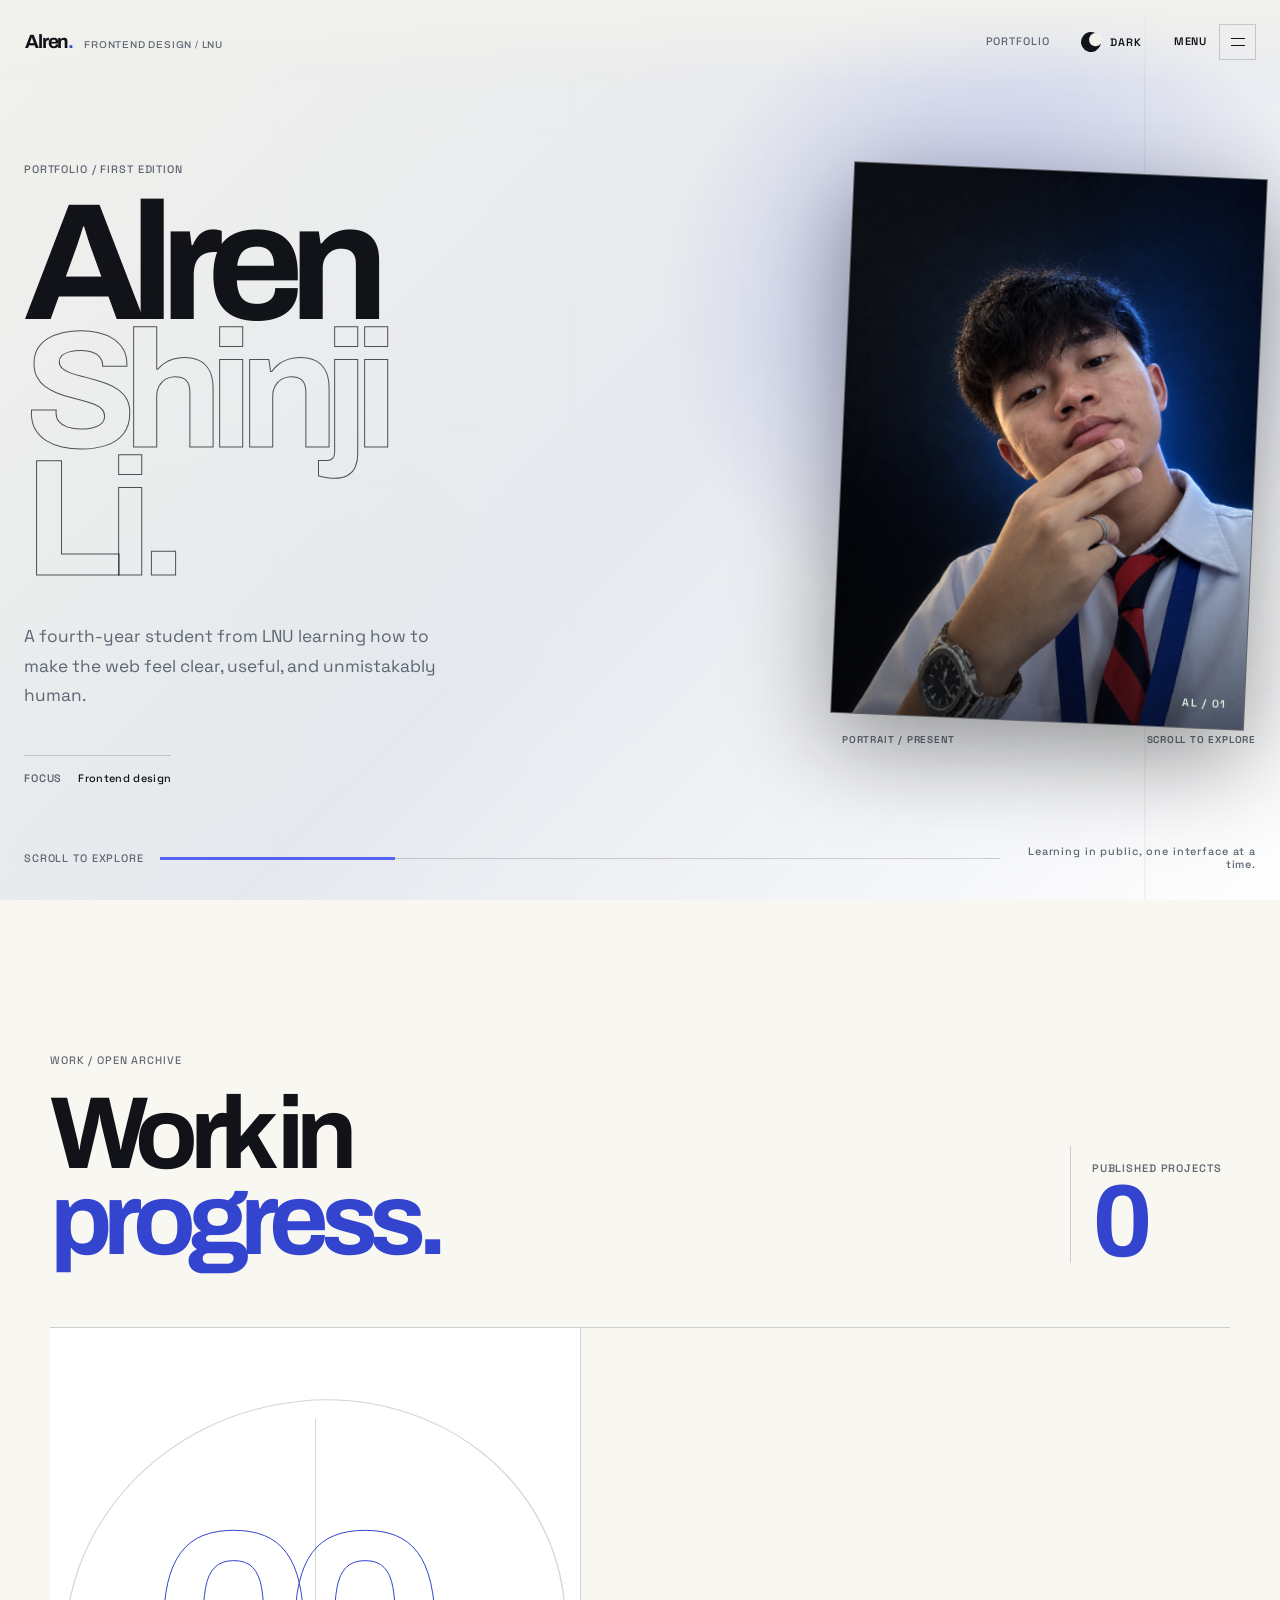
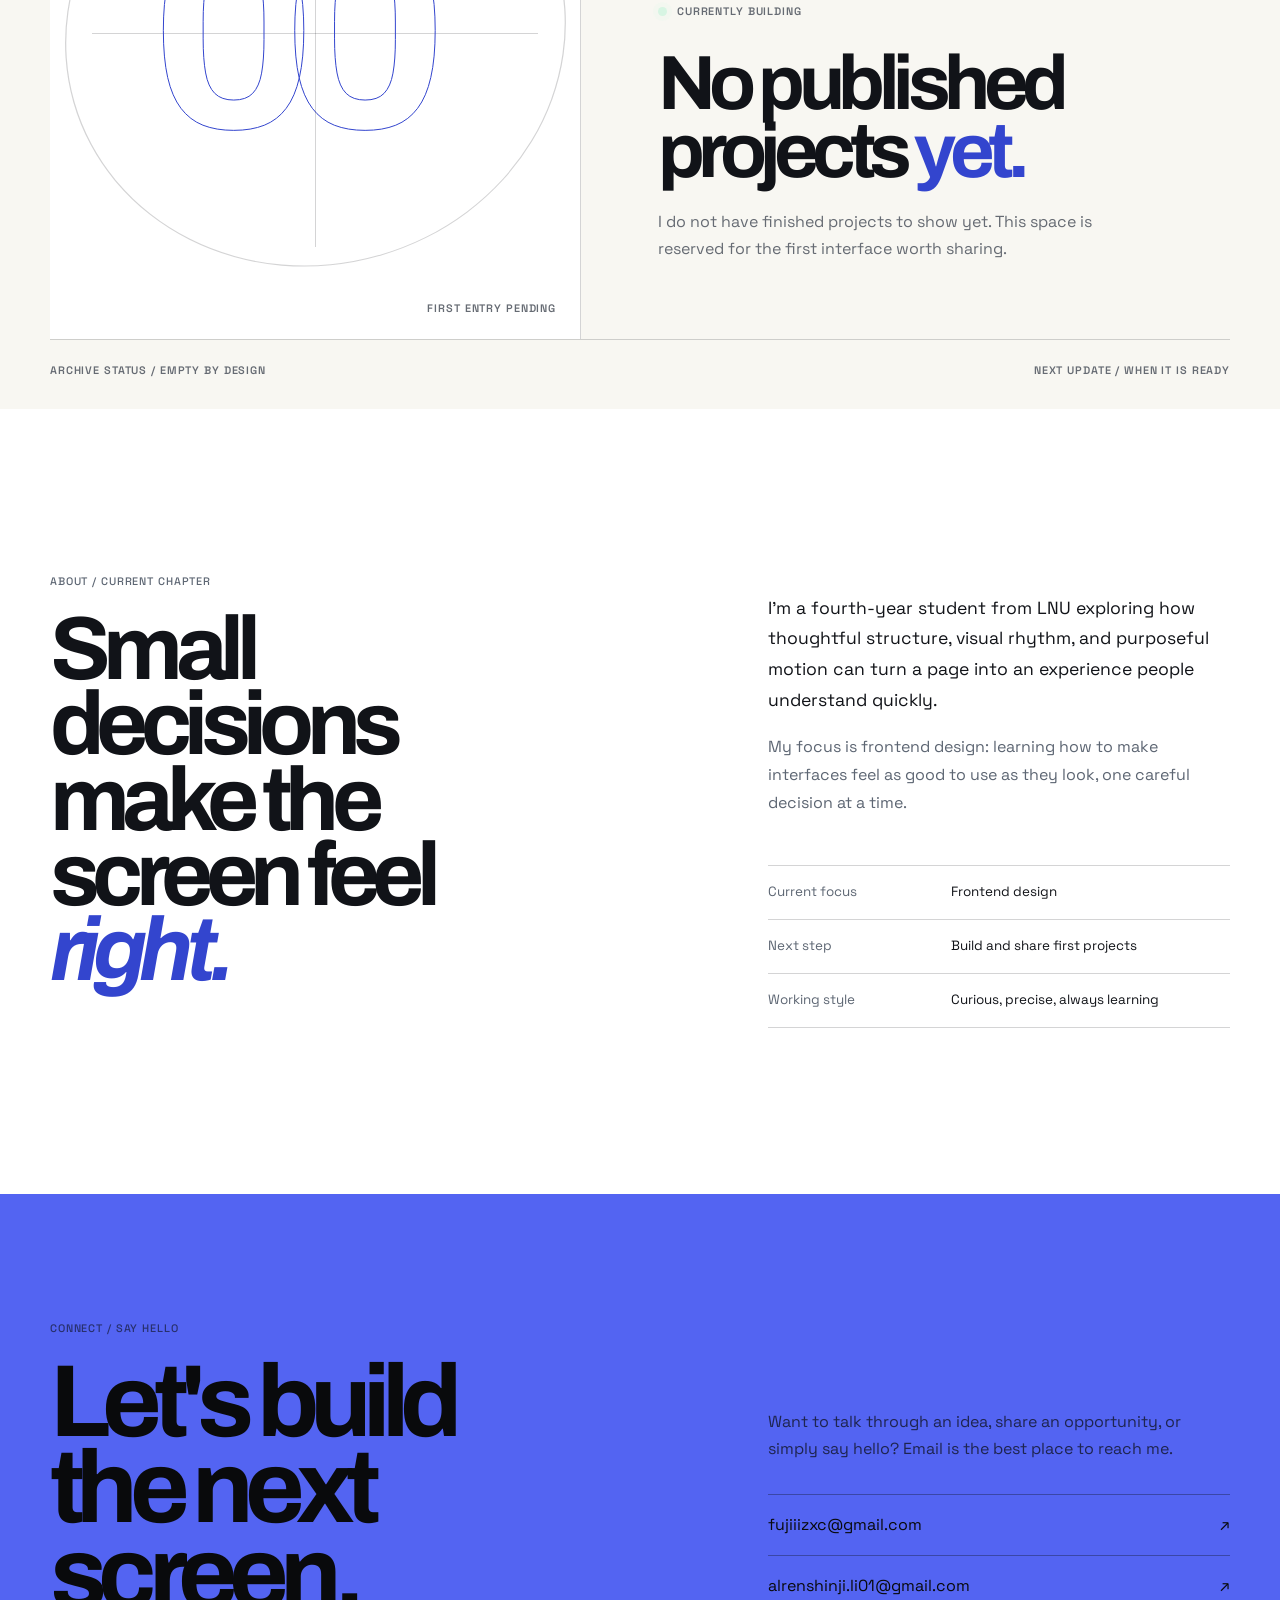
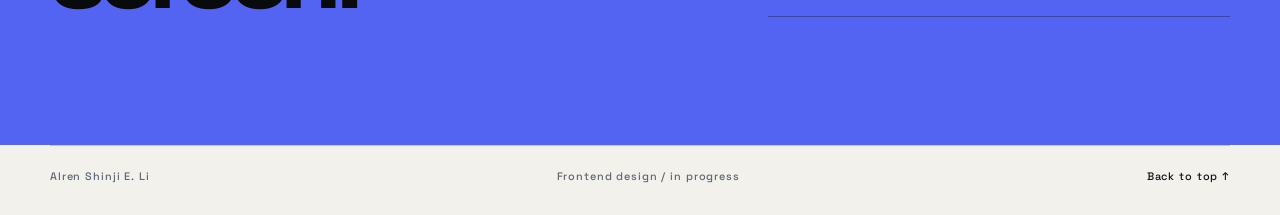
==== index.html @ 58b7442e "Create portfolio website" ====
<!doctype html>
<html lang="en" class="no-js" data-theme="dark">
  <head>
    <meta charset="UTF-8" />
    <meta name="viewport" content="width=device-width, initial-scale=1.0" />
    <meta
      name="description"
      content="Portfolio of Alren Shinji E. Li, a fourth-year LNU student focused on frontend design."
    />
    <meta name="theme-color" content="#090a0c" />
    <title>Alren Shinji E. Li — Frontend Design</title>
    <link rel="preconnect" href="https://fonts.googleapis.com" />
    <link rel="preconnect" href="https://fonts.gstatic.com" crossorigin />
    <link
      href="https://fonts.googleapis.com/css2?family=Archivo:wght@400;500;600;700&family=Space+Grotesk:wght@400;500;600;700&display=swap"
      rel="stylesheet"
    />
    <link rel="stylesheet" href="styles.css" />
    <script src="script.js" defer></script>
  </head>

  <body>
    <a class="skip-link" href="#main-content">Skip to content</a>
    <div class="page-noise" aria-hidden="true"></div>

    <header class="site-header">
      <div class="header-inner">
        <a class="brand" href="#top" aria-label="Alren Shinji E. Li home">
          <span class="brand-name">Alren<span class="brand-dot">.</span></span>
          <span class="brand-role">Frontend design / LNU</span>
        </a>

        <p class="header-date">Portfolio</p>

        <button
          class="theme-toggle"
          type="button"
          data-theme-toggle
          aria-pressed="false"
          aria-label="Switch to light mode"
        >
          <span class="theme-toggle-mark" aria-hidden="true"></span>
          <span class="theme-toggle-label" data-theme-label>Light</span>
        </button>

        <button
          class="menu-toggle"
          type="button"
          aria-expanded="false"
          aria-controls="site-menu"
          aria-label="Open menu"
        >
          <span class="menu-toggle-label">Menu</span>
          <span class="menu-toggle-icon" aria-hidden="true"><i></i><i></i></span>
        </button>
      </div>

      <nav class="site-menu" id="site-menu" aria-label="Main navigation">
        <div class="site-menu-inner">
          <div class="menu-aside">
            <p class="menu-kicker">Navigation</p>
            <p class="menu-note">Move through the current chapter, one section at a time.</p>
            <p class="menu-theme-state">
              Appearance / <span data-theme-status>Dark</span>
            </p>
          </div>

          <div class="menu-links">
            <a class="menu-link" href="#work">
              <span class="menu-link-index">01</span>
              <span class="menu-link-main">Work</span>
              <span class="menu-link-description">Open archive</span>
              <span class="menu-link-arrow" aria-hidden="true">&#8599;</span>
            </a>
            <a class="menu-link" href="#about">
              <span class="menu-link-index">02</span>
              <span class="menu-link-main">About</span>
              <span class="menu-link-description">Current chapter</span>
              <span class="menu-link-arrow" aria-hidden="true">&#8599;</span>
            </a>
            <a class="menu-link" href="#contact">
              <span class="menu-link-index">03</span>
              <span class="menu-link-main">Connect</span>
              <span class="menu-link-description">Start a conversation</span>
              <span class="menu-link-arrow" aria-hidden="true">&#8599;</span>
            </a>
          </div>

          <div class="menu-footer">
            <span>Alren Shinji E. Li</span>
            <a
              href="https://mail.google.com/mail/?view=cm&amp;fs=1&amp;to=fujiiizxc%40gmail.com"
              target="_blank"
              rel="noopener noreferrer"
            >Email me</a>
          </div>
        </div>
      </nav>
    </header>

    <main id="main-content">
      <section class="hero" id="top" aria-labelledby="hero-title">
        <div class="hero-backdrop" aria-hidden="true"></div>
        <div class="hero-grid">
          <div class="hero-copy">
            <p class="eyebrow" data-reveal>Portfolio / First edition</p>
            <h1 id="hero-title" data-reveal>
              Alren
              <span class="hero-outline">Shinji<br />Li.</span>
            </h1>
            <p class="hero-dek" data-reveal>
              A fourth-year student from LNU learning how to make the web feel clear, useful, and
              unmistakably human.
            </p>
            <div class="hero-meta" data-reveal>
              <span>Focus</span>
              <strong>Frontend design</strong>
            </div>
          </div>

          <div class="hero-media-wrap" data-reveal>
            <div class="hero-media-frame" data-tilt>
              <img
                src="assets/alren-hero.png"
                alt="Portrait of Alren Shinji E. Li"
                width="1024"
                height="1365"
              />
              <div class="hero-media-overlay" aria-hidden="true"></div>
              <div class="hero-media-mark" aria-hidden="true">AL / 01</div>
            </div>
            <div class="media-caption">
              <span>Portrait / present</span>
              <span>Scroll to explore</span>
            </div>
          </div>
        </div>

        <div class="hero-bottom">
          <span>Scroll to explore</span>
          <span class="scroll-line" aria-hidden="true"></span>
          <span class="hero-bottom-note">Learning in public, one interface at a time.</span>
        </div>
      </section>

      <section class="work-section" id="work" aria-labelledby="work-title">
        <div class="section-inner">
          <div class="work-heading" data-reveal>
            <div>
              <p class="eyebrow">Work / open archive</p>
              <h2 id="work-title">Work in <em>progress.</em></h2>
            </div>
            <div class="work-count" aria-label="Zero published projects">
              <span>Published projects</span>
              <strong>0</strong>
            </div>
          </div>

          <div class="work-board" data-reveal>
            <div class="work-board-visual" aria-hidden="true">
              <span class="work-board-zero">00</span>
              <span class="work-board-rule"></span>
              <span class="work-board-caption">First entry pending</span>
            </div>
            <div class="work-board-copy">
              <p class="work-status"><span class="work-status-dot"></span>Currently building</p>
              <h3>No published projects <em>yet.</em></h3>
              <p>
                I do not have finished projects to show yet. This space is reserved for the first
                interface worth sharing.
              </p>
            </div>
          </div>

          <div class="work-footer" data-reveal>
            <span>Archive status / empty by design</span>
            <span>Next update / when it is ready</span>
          </div>
        </div>
      </section>

      <section class="about-section" id="about" aria-labelledby="about-title">
        <div class="section-inner about-layout">
          <div class="about-statement" data-reveal>
            <p class="eyebrow">About / current chapter</p>
            <h2 id="about-title">Small decisions make the screen feel <em>right.</em></h2>
          </div>

          <div class="about-copy" data-reveal>
            <p class="about-lead">
              I&#39;m a fourth-year student from LNU exploring how thoughtful structure, visual rhythm,
              and purposeful motion can turn a page into an experience people understand quickly.
            </p>
            <p>
              My focus is frontend design: learning how to make interfaces feel as good to use as
              they look, one careful decision at a time.
            </p>
            <dl class="about-facts">
              <div>
                <dt>Current focus</dt>
                <dd>Frontend design</dd>
              </div>
              <div>
                <dt>Next step</dt>
                <dd>Build and share first projects</dd>
              </div>
              <div>
                <dt>Working style</dt>
                <dd>Curious, precise, always learning</dd>
              </div>
            </dl>
          </div>
        </div>
      </section>

      <section class="contact-section" id="contact" aria-labelledby="contact-title">
        <div class="section-inner contact-layout" data-reveal>
          <div>
            <p class="eyebrow">Connect / say hello</p>
            <h2 id="contact-title">Let&#39;s build the next screen.</h2>
          </div>
          <div class="contact-copy">
            <p>
              Want to talk through an idea, share an opportunity, or simply say hello? Email is the
              best place to reach me.
            </p>
            <div class="email-list">
              <a
                href="https://mail.google.com/mail/?view=cm&amp;fs=1&amp;to=fujiiizxc%40gmail.com"
                target="_blank"
                rel="noopener noreferrer"
              >fujiiizxc@gmail.com <span aria-hidden="true">&#8599;</span></a>
              <a
                href="https://mail.google.com/mail/?view=cm&amp;fs=1&amp;to=alrenshinji.li01%40gmail.com"
                target="_blank"
                rel="noopener noreferrer"
              >alrenshinji.li01@gmail.com <span aria-hidden="true">&#8599;</span></a>
            </div>
          </div>
        </div>
      </section>
    </main>

    <footer class="site-footer">
      <div class="footer-inner">
        <span>Alren Shinji E. Li</span>
        <span>Frontend design / in progress</span>
        <a href="#top">Back to top &#8593;</a>
      </div>
    </footer>
  </body>
</html>
---- styles.css ----
:root {
  color-scheme: dark;
  --night: #090a0c;
  --night-soft: #111318;
  --ink: #f1f1ed;
  --ink-dark: #111318;
  --muted: #9299a6;
  --line-dark: rgba(241, 241, 237, 0.18);
  --paper: #efeee9;
  --paper-soft: #f8f7f2;
  --line-light: rgba(17, 19, 24, 0.2);
  --blue: #6171ff;
  --blue-deep: #4756eb;
  --blue-soft: #bac2ff;
  --green: #c9f4dc;
  --accent-ink: #090a0c;
  --outline-ink: rgba(241, 241, 237, 0.75);
  --hero-mid: #10121a;
  --font-display: 'Archivo', Arial, sans-serif;
  --font-body: 'Space Grotesk', Arial, sans-serif;
  --ease-out: cubic-bezier(0.215, 0.61, 0.355, 1);
  --ease: ease;
}

html[data-theme='light'] {
  color-scheme: light;
  --night: #f2f1ec;
  --night-soft: #ffffff;
  --ink: #111318;
  --ink-dark: #111318;
  --muted: #5d6673;
  --line-dark: rgba(17, 19, 24, 0.18);
  --paper: #f8f7f2;
  --paper-soft: #ffffff;
  --line-light: rgba(17, 19, 24, 0.18);
  --blue: #5364f2;
  --blue-deep: #3345ce;
  --blue-soft: #3345ce;
  --green: #d7f5e3;
  --outline-ink: rgba(17, 19, 24, 0.72);
  --hero-mid: #e6e9ef;
}

* {
  box-sizing: border-box;
}

html {
  scroll-behavior: smooth;
  scroll-padding-top: 5rem;
}

body {
  min-width: 320px;
  margin: 0;
  overflow-x: hidden;
  color: var(--ink);
  background: var(--night);
  font-family: var(--font-body);
  font-size: 1rem;
  line-height: 1.55;
  -webkit-font-smoothing: antialiased;
}

::selection {
  color: var(--accent-ink);
  background: var(--green);
}

a {
  color: inherit;
  text-decoration: none;
}

button {
  color: inherit;
  font: inherit;
}

button,
a {
  -webkit-tap-highlight-color: transparent;
}

.page-noise {
  position: fixed;
  z-index: 60;
  inset: 0;
  pointer-events: none;
  opacity: 0.05;
  background-image: url("data:image/svg+xml,%3Csvg viewBox='0 0 180 180' xmlns='http://www.w3.org/2000/svg'%3E%3Cfilter id='n'%3E%3CfeTurbulence type='fractalNoise' baseFrequency='.95' numOctaves='4' stitchTiles='stitch'/%3E%3C/filter%3E%3Crect width='100%25' height='100%25' filter='url(%23n)' opacity='.55'/%3E%3C/svg%3E");
  mix-blend-mode: soft-light;
}

.skip-link {
  position: fixed;
  z-index: 100;
  top: 1rem;
  left: 1rem;
  padding: 0.75rem 1rem;
  color: var(--accent-ink);
  background: var(--green);
  transform: translateY(-180%);
  transition: transform 180ms var(--ease);
}

.skip-link:focus {
  transform: translateY(0);
}

.site-header {
  position: fixed;
  z-index: 50;
  top: 0;
  right: 0;
  left: 0;
  color: var(--ink);
  background: linear-gradient(180deg, rgba(9, 10, 12, 0.82), rgba(9, 10, 12, 0));
  transition: color 180ms var(--ease), background 180ms var(--ease);
}

html[data-theme='light'] .site-header {
  background: linear-gradient(180deg, rgba(242, 241, 236, 0.92), rgba(242, 241, 236, 0));
}

.header-inner {
  display: grid;
  width: min(100% - 48px, 1360px);
  min-height: 84px;
  margin: 0 auto;
  grid-template-columns: 1fr auto auto auto;
  align-items: center;
  gap: 2rem;
}

.brand {
  display: inline-flex;
  align-items: baseline;
  justify-self: start;
  gap: 0.7rem;
  padding: 0.45rem 0.65rem;
  margin: -0.45rem -0.65rem;
  border: 1px solid transparent;
  font-family: var(--font-display);
  transition: border-color 180ms var(--ease), background-color 180ms var(--ease);
}

.brand-name {
  font-size: 1.2rem;
  font-weight: 700;
  letter-spacing: -0.06em;
}

.brand-dot {
  color: var(--blue-soft);
}

.brand-role,
.header-date,
.menu-toggle-label,
.eyebrow,
.hero-meta,
.media-caption,
.hero-bottom,
.footer-inner,
.menu-kicker,
.menu-footer {
  font-size: 0.68rem;
  font-weight: 600;
  letter-spacing: 0.08em;
  line-height: 1.2;
  text-transform: uppercase;
}

.brand-role {
  color: var(--muted);
  font-size: 0.62rem;
  font-weight: 500;
}

.header-date {
  justify-self: center;
  margin: 0;
  color: var(--muted);
  font-weight: 500;
}

.menu-toggle {
  display: inline-flex;
  align-items: center;
  justify-self: end;
  gap: 0.75rem;
  min-width: 44px;
  min-height: 44px;
  padding: 0.65rem 0;
  border: 0;
  background: transparent;
  cursor: pointer;
  font-size: 0.68rem;
  letter-spacing: 0.08em;
  text-transform: uppercase;
}

.menu-toggle-icon {
  display: grid;
  width: 2.3rem;
  height: 2.3rem;
  align-content: center;
  gap: 0.35rem;
  padding: 0 0.65rem;
  border: 1px solid var(--line-dark);
}

.menu-toggle-icon i {
  display: block;
  width: 100%;
  height: 1px;
  background: currentColor;
  transition: transform 180ms var(--ease), opacity 180ms var(--ease);
}

.menu-open .menu-toggle-icon i:first-child {
  transform: translateY(3px) rotate(45deg);
}

.menu-open .menu-toggle-icon i:last-child {
  transform: translateY(-3px) rotate(-45deg);
}

.theme-toggle {
  display: inline-flex;
  min-width: 44px;
  min-height: 44px;
  align-items: center;
  justify-self: end;
  gap: 0.55rem;
  padding: 0.55rem 0;
  border: 0;
  background: transparent;
  cursor: pointer;
  font-size: 0.68rem;
  font-weight: 600;
  letter-spacing: 0.08em;
  text-transform: uppercase;
}

.theme-toggle-mark {
  position: relative;
  display: block;
  width: 1.25rem;
  height: 1.25rem;
  border: 1px solid currentColor;
  border-radius: 50%;
  transition: background-color 180ms var(--ease), transform 180ms var(--ease);
}

.theme-toggle-mark::after {
  position: absolute;
  top: -0.22rem;
  right: -0.22rem;
  width: 0.78rem;
  height: 0.78rem;
  content: '';
  border-radius: 50%;
  background: var(--night);
  transition: transform 180ms var(--ease), background-color 180ms var(--ease);
}

html[data-theme='light'] .theme-toggle-mark {
  background: currentColor;
  transform: rotate(18deg);
}

html[data-theme='light'] .theme-toggle-mark::after {
  transform: translate(-0.18rem, 0.18rem);
}

.site-menu {
  position: fixed;
  z-index: -1;
  inset: 0;
  display: flex;
  justify-content: flex-end;
  visibility: hidden;
  color: var(--ink);
  background: rgba(9, 10, 12, 0.66);
  backdrop-filter: blur(12px);
  opacity: 0;
  pointer-events: none;
  transform: translateY(-12px);
  transition: opacity 220ms var(--ease-out), transform 220ms var(--ease-out), visibility 220ms;
}

html[data-theme='light'] .site-menu {
  background: rgba(242, 241, 236, 0.68);
}

.menu-open .site-menu {
  z-index: -1;
  visibility: visible;
  opacity: 1;
  pointer-events: auto;
  transform: translateY(0);
}

.site-menu-inner {
  position: relative;
  display: grid;
  width: min(100%, 1040px);
  min-height: 100%;
  margin-left: auto;
  grid-template-columns: minmax(150px, 0.55fr) minmax(0, 1.45fr);
  grid-template-rows: 1fr auto;
  gap: 2rem 5vw;
  padding: clamp(7rem, 14vh, 10rem) clamp(24px, 6vw, 96px) 2.5rem;
  border-left: 1px solid var(--line-dark);
  background: var(--night-soft);
  transform: translateX(18px);
  transition: transform 260ms var(--ease-out);
}

.menu-open .site-menu-inner {
  transform: translateX(0);
}

.menu-kicker {
  margin: 0 0 2rem;
  color: var(--muted);
}

.menu-aside {
  display: flex;
  max-width: 12rem;
  flex-direction: column;
}

.menu-note {
  max-width: 12rem;
  margin: 0;
  color: var(--muted);
  font-size: 0.9rem;
  line-height: 1.55;
}

.menu-theme-state {
  margin: auto 0 0;
  color: var(--muted);
  font-size: 0.68rem;
  font-weight: 600;
  letter-spacing: 0.08em;
  text-transform: uppercase;
}

.menu-theme-state span {
  color: var(--ink);
}

.menu-links {
  align-self: center;
}

.menu-link {
  display: flex;
  align-items: baseline;
  gap: clamp(0.8rem, 2vw, 2rem);
  padding: 1.1rem 0;
  border-bottom: 1px solid var(--line-dark);
  font-family: var(--font-display);
  font-size: clamp(2.8rem, 6.8vw, 6.8rem);
  font-weight: 700;
  letter-spacing: -0.09em;
  line-height: 0.92;
  transition: color 180ms var(--ease), padding-left 180ms var(--ease), border-color 180ms var(--ease);
}

.menu-link-index {
  min-width: 2.1rem;
  color: var(--muted);
  font-family: var(--font-body);
  font-size: 0.7rem;
  font-weight: 600;
  letter-spacing: 0;
}

.menu-link-main {
  flex: 1;
}

.menu-link-description {
  max-width: 8rem;
  color: var(--muted);
  font-family: var(--font-body);
  font-size: 0.68rem;
  font-weight: 500;
  letter-spacing: 0.02em;
  line-height: 1.35;
  text-transform: uppercase;
}

.menu-link-arrow {
  color: var(--blue-soft);
  font-family: var(--font-body);
  font-size: 1.2rem;
  font-weight: 400;
  letter-spacing: 0;
  transition: transform 180ms var(--ease);
}

.menu-link:focus-visible {
  padding-left: 0.7rem;
  color: var(--ink);
}

.menu-link:focus-visible .menu-link-arrow {
  transform: translate(0.25rem, -0.25rem);
}

@media (hover: hover) and (pointer: fine) {
  .menu-link:hover {
    padding-left: 0.7rem;
    color: var(--ink);
  }

  .menu-link:hover .menu-link-arrow {
    transform: translate(0.25rem, -0.25rem);
  }
}

.menu-footer {
  display: flex;
  grid-column: 1 / -1;
  align-self: end;
  justify-content: space-between;
  gap: 1rem;
  padding-top: 1.5rem;
  border-top: 1px solid var(--line-dark);
  color: var(--muted);
}

.menu-footer a {
  color: var(--ink);
  text-decoration: underline;
  text-underline-offset: 0.25rem;
}

.hero {
  position: relative;
  display: grid;
  min-height: 100svh;
  align-items: center;
  overflow: hidden;
  background: var(--night);
}

.hero-backdrop {
  position: absolute;
  inset: 0;
  background:
    radial-gradient(circle at 77% 35%, rgba(57, 78, 220, 0.26), transparent 28%),
    radial-gradient(circle at 19% 80%, rgba(201, 244, 220, 0.05), transparent 26%),
    linear-gradient(135deg, var(--night) 0%, var(--hero-mid) 52%, var(--night-soft) 100%);
  transform: translate3d(0, var(--hero-shift, 0px), 0) scale(1.04);
  will-change: transform;
}

.hero-backdrop::before,
.hero-backdrop::after {
  position: absolute;
  content: '';
  pointer-events: none;
}

.hero-backdrop::before {
  inset: 0;
  opacity: 0.5;
  background-image: linear-gradient(rgba(241, 241, 237, 0.06) 1px, transparent 1px),
    linear-gradient(90deg, rgba(241, 241, 237, 0.06) 1px, transparent 1px);
  background-size: 9rem 9rem;
  mask-image: linear-gradient(90deg, black, transparent 76%);
}

.hero-backdrop::after {
  top: 0;
  right: 12%;
  bottom: 0;
  width: 1px;
  background: var(--line-dark);
  box-shadow: 9rem 0 0 var(--line-dark);
  opacity: 0.42;
}

.hero-grid {
  position: relative;
  z-index: 1;
  display: grid;
  width: min(100% - 48px, 1360px);
  min-height: 100svh;
  margin: 0 auto;
  grid-template-columns: minmax(0, 1.25fr) minmax(320px, 0.75fr);
  align-items: center;
  gap: clamp(3rem, 10vw, 12rem);
  padding: 8rem 0 5rem;
}

.hero-copy {
  max-width: 820px;
}

.eyebrow {
  margin: 0 0 1.5rem;
  color: var(--muted);
  font-weight: 500;
}

.hero h1,
h2,
h3 {
  margin-top: 0;
  font-family: var(--font-display);
  font-weight: 700;
  letter-spacing: -0.085em;
}

.hero h1 {
  max-width: 8.5ch;
  margin-bottom: 2.4rem;
  color: var(--ink);
  font-size: clamp(5rem, 13vw, 13rem);
  line-height: 0.77;
}

.hero-outline {
  color: transparent;
  -webkit-text-stroke: 1px var(--outline-ink);
}

.hero-dek {
  max-width: 28rem;
  margin: 0 0 2.8rem;
  color: var(--muted);
  font-size: clamp(1rem, 1.35vw, 1.16rem);
  line-height: 1.7;
}

.hero-meta {
  display: flex;
  align-items: center;
  gap: 1rem;
  width: fit-content;
  padding-top: 1rem;
  border-top: 1px solid var(--line-dark);
  color: var(--muted);
}

.hero-meta strong {
  color: var(--ink);
  font-weight: 500;
  letter-spacing: 0.03em;
  text-transform: none;
}

.hero-media-wrap {
  position: relative;
  width: min(100%, 470px);
  justify-self: end;
  padding-bottom: 2rem;
}

.hero-media-frame {
  position: relative;
  width: 100%;
  aspect-ratio: 0.75;
  overflow: hidden;
  border: 1px solid rgba(241, 241, 237, 0.35);
  background: #11131d;
  box-shadow: 0 30px 90px rgba(0, 0, 0, 0.4);
  transform: perspective(1100px) rotate(2.5deg) translate3d(var(--pointer-x, 0px), var(--pointer-y, 0px), 0);
  transition: transform 240ms var(--ease-out);
  will-change: transform;
}

.hero-media-frame img {
  width: 100%;
  height: 100%;
  object-fit: cover;
  object-position: center center;
  filter: saturate(0.92) contrast(1.04);
  transform: scale(1.03);
  transition: transform 500ms var(--ease-out);
}

@media (hover: hover) and (pointer: fine) {
  .hero-media-frame:hover img {
    transform: scale(1.07);
  }
}

.hero-media-overlay {
  position: absolute;
  inset: 0;
  background: linear-gradient(180deg, transparent 55%, rgba(9, 10, 12, 0.52));
  pointer-events: none;
}

.hero-media-mark {
  position: absolute;
  right: 1.1rem;
  bottom: 1rem;
  color: var(--green);
  font-family: var(--font-body);
  font-size: 0.68rem;
  font-weight: 600;
  letter-spacing: 0.12em;
}

.media-caption {
  display: flex;
  justify-content: space-between;
  gap: 1rem;
  margin-top: 0.8rem;
  color: var(--muted);
  font-size: 0.62rem;
}

.hero-bottom {
  position: absolute;
  z-index: 2;
  right: 24px;
  bottom: 1.8rem;
  left: 24px;
  display: grid;
  grid-template-columns: auto 1fr auto;
  align-items: center;
  gap: 1rem;
  color: var(--muted);
  font-weight: 500;
}

.scroll-line {
  position: relative;
  display: block;
  height: 1px;
  background: var(--line-dark);
}

.scroll-line::after {
  position: absolute;
  top: -1px;
  left: 0;
  width: 28%;
  height: 3px;
  content: '';
  background: var(--blue);
  animation: scroll-pulse 2.4s ease-in-out infinite;
}

.hero-bottom-note {
  max-width: 240px;
  text-align: right;
  text-transform: none;
}

.work-section {
  --work-bg: var(--night-soft);
  --work-surface: #171b24;
  --work-ink: var(--ink);
  --work-muted: #9ca5b3;
  --work-line: var(--line-dark);
  --work-accent: var(--blue-soft);
  color: var(--work-ink);
  background: var(--work-bg);
  transition: color 220ms var(--ease), background-color 220ms var(--ease);
}

html[data-theme='light'] .work-section {
  --work-bg: var(--paper);
  --work-surface: var(--paper-soft);
  --work-ink: var(--ink-dark);
  --work-muted: #666b73;
  --work-line: var(--line-light);
  --work-accent: var(--blue-deep);
}

.section-inner {
  width: min(100% - 48px, 1180px);
  margin: 0 auto;
}

.work-heading {
  display: grid;
  grid-template-columns: minmax(0, 1.12fr) minmax(250px, 0.88fr);
  align-items: end;
  gap: 5rem;
  padding: clamp(6rem, 12vw, 10rem) 0 4rem;
  border-bottom: 1px solid var(--work-line);
}

.work-heading .eyebrow {
  margin: 0 0 1.5rem;
  color: var(--work-muted);
}

.work-heading h2 {
  max-width: 8.7ch;
  margin-bottom: 0;
  color: var(--work-ink);
}

h2 {
  margin-bottom: 0;
  font-size: clamp(3.8rem, 8vw, 8.5rem);
  line-height: 0.84;
}

.work-heading h2 em,
.work-board-copy h3 em {
  color: var(--work-accent);
  font-style: normal;
}

.work-count {
  display: grid;
  justify-self: end;
  min-width: 10rem;
  align-self: end;
  gap: 0.65rem;
  padding: 1rem 0 0.2rem 1.3rem;
  border-left: 1px solid var(--work-line);
}

.work-count span,
.work-footer,
.work-status,
.work-board-caption {
  color: var(--work-muted);
  font-size: 0.68rem;
  font-weight: 600;
  letter-spacing: 0.08em;
  line-height: 1.2;
  text-transform: uppercase;
}

.work-count strong {
  color: var(--work-accent);
  font-family: var(--font-display);
  font-size: clamp(4rem, 8vw, 7rem);
  font-weight: 700;
  letter-spacing: -0.1em;
  line-height: 0.72;
}

.work-board {
  display: grid;
  grid-template-columns: minmax(240px, 0.9fr) minmax(0, 1.1fr);
  min-height: min(68vh, 620px);
  border-bottom: 1px solid var(--work-line);
}

.work-board-visual {
  position: relative;
  display: grid;
  overflow: hidden;
  min-height: 360px;
  place-items: center;
  border-right: 1px solid var(--work-line);
  background: var(--work-surface);
}

.work-board-visual::before,
.work-board-visual::after {
  position: absolute;
  content: '';
  pointer-events: none;
}

.work-board-visual::before {
  inset: 12%;
  border: 1px solid var(--work-line);
  border-radius: 50%;
  transform: rotate(-16deg) scaleX(1.25);
}

.work-board-visual::after {
  top: 50%;
  right: 8%;
  left: 8%;
  height: 1px;
  background: var(--work-line);
}

.work-board-zero {
  position: relative;
  z-index: 1;
  color: transparent;
  font-family: var(--font-display);
  font-size: clamp(8rem, 22vw, 19rem);
  font-weight: 700;
  letter-spacing: -0.13em;
  line-height: 0.7;
  -webkit-text-stroke: 1px var(--work-accent);
  transform: translateX(-0.12em);
}

.work-board-rule {
  position: absolute;
  top: 15%;
  bottom: 15%;
  left: 50%;
  z-index: 1;
  width: 1px;
  background: var(--work-line);
}

.work-board-caption {
  position: absolute;
  right: 1.5rem;
  bottom: 1.5rem;
  z-index: 1;
}

.work-board-copy {
  display: flex;
  max-width: 38rem;
  flex-direction: column;
  align-self: end;
  padding: clamp(2rem, 6vw, 6rem);
}

.work-status {
  display: inline-flex;
  align-items: center;
  gap: 0.65rem;
  width: fit-content;
  margin: 0 0 2rem;
}

.work-status-dot {
  display: block;
  width: 0.55rem;
  height: 0.55rem;
  border-radius: 50%;
  background: var(--green);
  box-shadow: 0 0 0 5px color-mix(in srgb, var(--green) 16%, transparent);
}

.work-board-copy h3 {
  max-width: 9ch;
  margin: 0 0 1.4rem;
  color: var(--work-ink);
  font-size: clamp(2.8rem, 6vw, 6.3rem);
  line-height: 0.88;
}

.work-board-copy > p:last-child {
  max-width: 28rem;
  margin: 0;
  color: var(--work-muted);
  line-height: 1.7;
}

.work-footer {
  display: flex;
  justify-content: space-between;
  gap: 1rem;
  padding: 1.5rem 0 2rem;
  color: var(--work-muted);
}

.about-section {
  color: var(--ink);
  background: var(--night-soft);
}

.about-layout {
  display: grid;
  grid-template-columns: minmax(0, 1.1fr) minmax(280px, 0.9fr);
  gap: clamp(4rem, 12vw, 12rem);
  padding: clamp(6rem, 13vw, 12rem) 0;
}

.about-statement h2 {
  max-width: 9.2ch;
  font-size: clamp(3.8rem, 7vw, 7.4rem);
}

.about-statement h2 em {
  color: var(--blue-soft);
}

.about-copy {
  align-self: end;
  max-width: 35rem;
}

.about-copy p {
  color: var(--muted);
  line-height: 1.75;
}

.about-copy .about-lead {
  color: var(--ink);
  font-size: 1.1rem;
}

.about-facts {
  margin: 3rem 0 0;
  border-top: 1px solid var(--line-dark);
}

.about-facts > div {
  display: grid;
  grid-template-columns: 0.75fr 1.25fr;
  gap: 1rem;
  padding: 1rem 0;
  border-bottom: 1px solid var(--line-dark);
}

.about-facts dt,
.about-facts dd {
  margin: 0;
  font-size: 0.84rem;
}

.about-facts dt {
  color: var(--muted);
}

.about-facts dd {
  color: var(--ink);
}

.contact-section {
  color: var(--accent-ink);
  background: var(--blue);
}

.contact-layout {
  display: grid;
  grid-template-columns: minmax(0, 1.1fr) minmax(280px, 0.9fr);
  gap: clamp(4rem, 12vw, 12rem);
  align-items: end;
  padding: clamp(5rem, 10vw, 9rem) 0;
}

.contact-layout h2 {
  max-width: 8.5ch;
  font-size: clamp(4rem, 8vw, 8rem);
}

.contact-layout .eyebrow {
  color: rgba(9, 10, 12, 0.58);
}

.contact-copy {
  max-width: 34rem;
}

.contact-copy > p {
  margin: 0 0 2rem;
  color: rgba(9, 10, 12, 0.7);
  line-height: 1.7;
}

.email-list {
  border-top: 1px solid rgba(9, 10, 12, 0.32);
}

.email-list a {
  display: flex;
  align-items: center;
  justify-content: space-between;
  gap: 1rem;
  padding: 1.1rem 0;
  border-bottom: 1px solid rgba(9, 10, 12, 0.32);
  font-size: clamp(0.82rem, 1.5vw, 1rem);
  transition: padding 180ms var(--ease), color 180ms var(--ease);
}

.email-list a:hover {
  padding-left: 0.5rem;
  color: var(--ink);
}

.site-footer {
  color: var(--muted);
  background: var(--night);
}

.footer-inner {
  display: flex;
  width: min(100% - 48px, 1180px);
  justify-content: space-between;
  gap: 1rem;
  margin: 0 auto;
  padding: 1.5rem 0 2rem;
  border-top: 1px solid var(--line-dark);
  font-weight: 500;
  text-transform: none;
}

.footer-inner a {
  color: var(--ink);
}

.js [data-reveal] {
  opacity: 0;
  transform: translateY(18px);
}

.js [data-reveal].is-visible {
  opacity: 1;
  transform: translateY(0);
  transition: opacity 520ms var(--ease-out), transform 520ms var(--ease-out);
}

.js .hero-copy [data-reveal]:nth-child(2) {
  transition-delay: 90ms;
}

.js .hero-copy [data-reveal]:nth-child(3) {
  transition-delay: 150ms;
}

.js .hero-copy [data-reveal]:nth-child(4) {
  transition-delay: 210ms;
}

.js .hero-media-wrap {
  transition-delay: 160ms;
}

@keyframes scroll-pulse {
  0%,
  100% {
    opacity: 0.35;
    transform: scaleX(0.75);
    transform-origin: left;
  }
  50% {
    opacity: 1;
    transform: scaleX(1);
    transform-origin: left;
  }
}

a:focus-visible,
button:focus-visible {
  outline: 3px solid var(--green);
  outline-offset: 5px;
}

.work-section a:focus-visible,
.contact-section a:focus-visible {
  outline-color: var(--ink-dark);
}

@media (max-width: 900px) {
  .hero-grid {
    grid-template-columns: minmax(0, 1fr) minmax(260px, 0.7fr);
    gap: 3rem;
  }

  .hero h1 {
    font-size: clamp(5rem, 13vw, 8rem);
  }

  .work-heading,
  .about-layout,
  .contact-layout {
    gap: 3rem;
  }

  .work-board {
    grid-template-columns: 1fr;
  }

  .work-board-visual {
    min-height: 320px;
    border-right: 0;
    border-bottom: 1px solid var(--work-line);
  }
}

@media (max-width: 680px) {
  .header-inner,
  .hero-grid,
  .section-inner,
  .footer-inner {
    width: min(100% - 36px, 560px);
  }

  .header-inner {
    min-height: 72px;
    grid-template-columns: 1fr auto auto;
  }

  .header-date,
  .brand-role,
  .theme-toggle-label {
    display: none;
  }

  .theme-toggle {
    justify-self: end;
  }

  .site-menu-inner {
    width: 100%;
    grid-template-columns: 1fr;
    grid-template-rows: auto 1fr auto;
    gap: 2rem;
    padding: 6rem 18px 1.5rem;
    border-left: 0;
  }

  .menu-aside {
    max-width: none;
  }

  .menu-note {
    max-width: 18rem;
  }

  .menu-theme-state {
    margin-top: 1.5rem;
  }

  .menu-link-description {
    display: none;
  }

  .menu-link {
    font-size: clamp(3rem, 15vw, 5.5rem);
  }

  .hero-grid {
    min-height: auto;
    grid-template-columns: 1fr;
    gap: 4rem;
    padding: 8rem 0 7rem;
  }

  .hero h1 {
    max-width: 8ch;
    margin-bottom: 1.8rem;
    font-size: clamp(4.8rem, 21vw, 7.6rem);
  }

  .hero-dek {
    max-width: 26rem;
    margin-bottom: 2rem;
  }

  .hero-media-wrap {
    width: min(100%, 430px);
    justify-self: center;
  }

  .hero-bottom {
    right: 18px;
    bottom: 1.2rem;
    left: 18px;
    grid-template-columns: auto 1fr;
  }

  .hero-bottom-note {
    display: none;
  }

  .work-heading,
  .about-layout,
  .contact-layout {
    grid-template-columns: 1fr;
    gap: 2.7rem;
  }

  .work-heading {
    padding: 5.5rem 0 3rem;
  }

  .work-count {
    width: 100%;
    justify-self: stretch;
    grid-template-columns: 1fr auto;
    align-items: end;
    padding: 1rem 0 0;
    border-top: 1px solid var(--work-line);
    border-left: 0;
  }

  h2,
  .about-statement h2,
  .contact-layout h2 {
    max-width: 10ch;
    font-size: clamp(3.6rem, 17vw, 6.2rem);
  }

  .work-board {
    min-height: auto;
  }

  .work-board-visual {
    min-height: 260px;
  }

  .work-board-copy {
    padding: 3rem 0 4rem;
  }

  .work-footer {
    align-items: flex-start;
    flex-direction: column;
    gap: 0.7rem;
  }

  .about-layout,
  .contact-layout {
    padding: 5.5rem 0;
  }

  .about-facts > div {
    grid-template-columns: 0.9fr 1.1fr;
  }

  .footer-inner {
    align-items: flex-start;
    flex-direction: column;
    line-height: 1.4;
  }

}

@media (prefers-reduced-motion: reduce) {
  html {
    scroll-behavior: auto;
  }

  .skip-link,
  .site-header,
  .brand,
  .menu-toggle-icon i,
  .theme-toggle-mark,
  .theme-toggle-mark::after,
  .site-menu,
  .site-menu-inner,
  .menu-link,
  .menu-link-arrow,
  .hero-backdrop,
  .hero-media-frame,
  .hero-media-frame img,
  .scroll-line::after,
  .work-section,
  .email-list a,
  .js [data-reveal],
  .js [data-reveal].is-visible {
    animation: none;
    transition: none;
  }

  .js [data-reveal],
  .js [data-reveal].is-visible {
    opacity: 1;
    transform: none;
  }
}
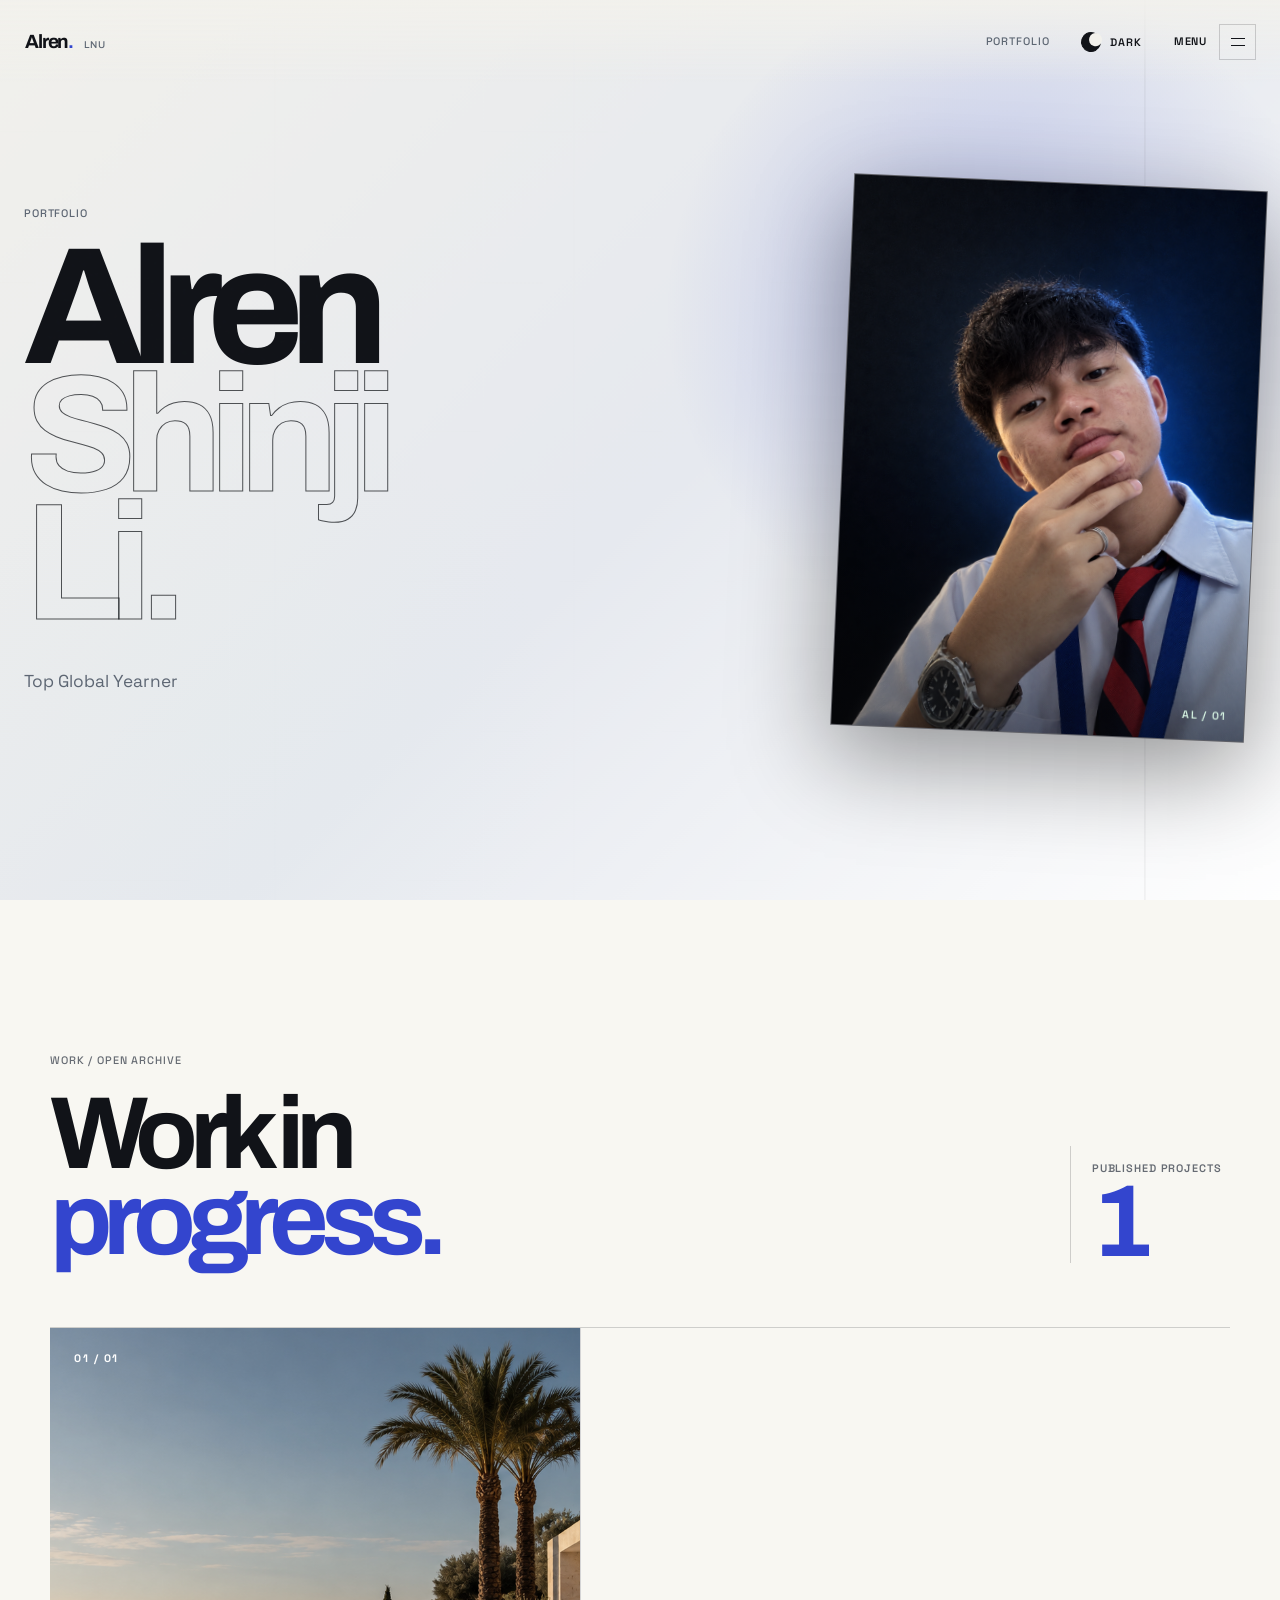
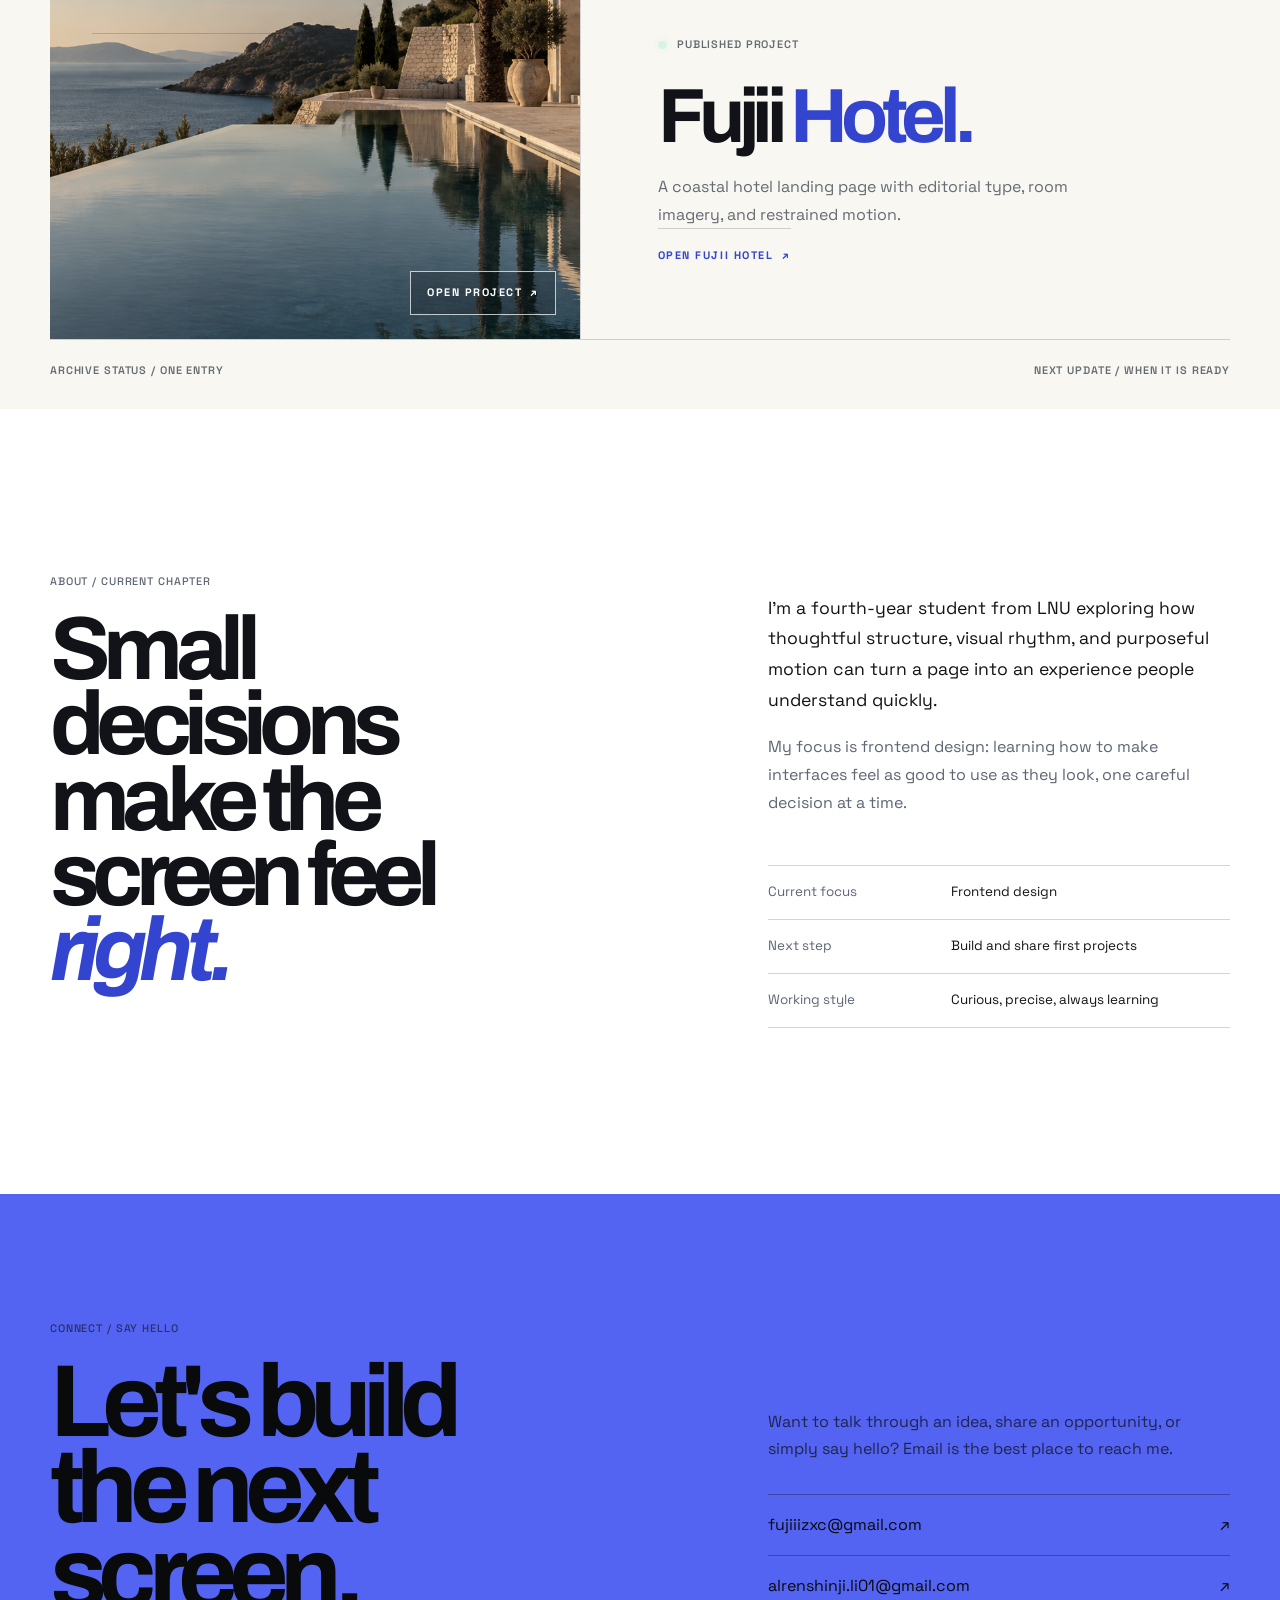
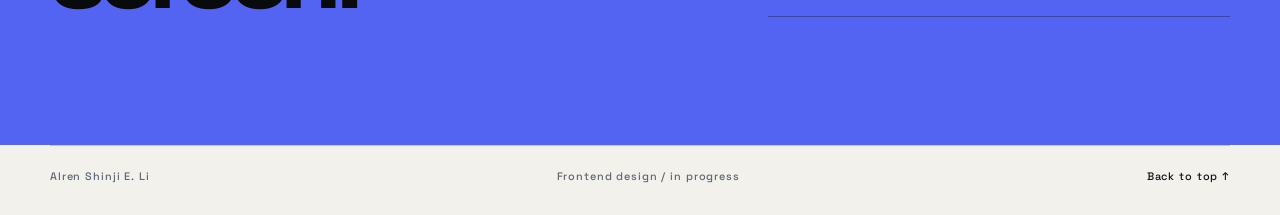
==== commit c069af41: "Add portfolio publishing entry point" ====
--- a/index.html
+++ b/index.html
@@ -1,252 +1,18 @@
 <!doctype html>
-<html lang="en" class="no-js" data-theme="dark">
+<html lang="en">
   <head>
     <meta charset="UTF-8" />
     <meta name="viewport" content="width=device-width, initial-scale=1.0" />
-    <meta
-      name="description"
-      content="Portfolio of Alren Shinji E. Li, a fourth-year LNU student focused on frontend design."
-    />
-    <meta name="theme-color" content="#090a0c" />
-    <title>Alren Shinji E. Li — Frontend Design</title>
-    <link rel="preconnect" href="https://fonts.googleapis.com" />
-    <link rel="preconnect" href="https://fonts.gstatic.com" crossorigin />
-    <link
-      href="https://fonts.googleapis.com/css2?family=Archivo:wght@400;500;600;700&family=Space+Grotesk:wght@400;500;600;700&display=swap"
-      rel="stylesheet"
-    />
-    <link rel="stylesheet" href="styles.css" />
-    <script src="script.js" defer></script>
+    <meta http-equiv="refresh" content="0; url=Portfolio-Website/" />
+    <title>Alren Shinji E. Li — Portfolio</title>
+    <script>
+      window.location.replace("Portfolio-Website/");
+    </script>
   </head>
-
   <body>
-    <a class="skip-link" href="#main-content">Skip to content</a>
-    <div class="page-noise" aria-hidden="true"></div>
-
-    <header class="site-header">
-      <div class="header-inner">
-        <a class="brand" href="#top" aria-label="Alren Shinji E. Li home">
-          <span class="brand-name">Alren<span class="brand-dot">.</span></span>
-          <span class="brand-role">Frontend design / LNU</span>
-        </a>
-
-        <p class="header-date">Portfolio</p>
-
-        <button
-          class="theme-toggle"
-          type="button"
-          data-theme-toggle
-          aria-pressed="false"
-          aria-label="Switch to light mode"
-        >
-          <span class="theme-toggle-mark" aria-hidden="true"></span>
-          <span class="theme-toggle-label" data-theme-label>Light</span>
-        </button>
-
-        <button
-          class="menu-toggle"
-          type="button"
-          aria-expanded="false"
-          aria-controls="site-menu"
-          aria-label="Open menu"
-        >
-          <span class="menu-toggle-label">Menu</span>
-          <span class="menu-toggle-icon" aria-hidden="true"><i></i><i></i></span>
-        </button>
-      </div>
-
-      <nav class="site-menu" id="site-menu" aria-label="Main navigation">
-        <div class="site-menu-inner">
-          <div class="menu-aside">
-            <p class="menu-kicker">Navigation</p>
-            <p class="menu-note">Move through the current chapter, one section at a time.</p>
-            <p class="menu-theme-state">
-              Appearance / <span data-theme-status>Dark</span>
-            </p>
-          </div>
-
-          <div class="menu-links">
-            <a class="menu-link" href="#work">
-              <span class="menu-link-index">01</span>
-              <span class="menu-link-main">Work</span>
-              <span class="menu-link-description">Open archive</span>
-              <span class="menu-link-arrow" aria-hidden="true">&#8599;</span>
-            </a>
-            <a class="menu-link" href="#about">
-              <span class="menu-link-index">02</span>
-              <span class="menu-link-main">About</span>
-              <span class="menu-link-description">Current chapter</span>
-              <span class="menu-link-arrow" aria-hidden="true">&#8599;</span>
-            </a>
-            <a class="menu-link" href="#contact">
-              <span class="menu-link-index">03</span>
-              <span class="menu-link-main">Connect</span>
-              <span class="menu-link-description">Start a conversation</span>
-              <span class="menu-link-arrow" aria-hidden="true">&#8599;</span>
-            </a>
-          </div>
-
-          <div class="menu-footer">
-            <span>Alren Shinji E. Li</span>
-            <a
-              href="https://mail.google.com/mail/?view=cm&amp;fs=1&amp;to=fujiiizxc%40gmail.com"
-              target="_blank"
-              rel="noopener noreferrer"
-            >Email me</a>
-          </div>
-        </div>
-      </nav>
-    </header>
-
-    <main id="main-content">
-      <section class="hero" id="top" aria-labelledby="hero-title">
-        <div class="hero-backdrop" aria-hidden="true"></div>
-        <div class="hero-grid">
-          <div class="hero-copy">
-            <p class="eyebrow" data-reveal>Portfolio / First edition</p>
-            <h1 id="hero-title" data-reveal>
-              Alren
-              <span class="hero-outline">Shinji<br />Li.</span>
-            </h1>
-            <p class="hero-dek" data-reveal>
-              A fourth-year student from LNU learning how to make the web feel clear, useful, and
-              unmistakably human.
-            </p>
-            <div class="hero-meta" data-reveal>
-              <span>Focus</span>
-              <strong>Frontend design</strong>
-            </div>
-          </div>
-
-          <div class="hero-media-wrap" data-reveal>
-            <div class="hero-media-frame" data-tilt>
-              <img
-                src="assets/alren-hero.png"
-                alt="Portrait of Alren Shinji E. Li"
-                width="1024"
-                height="1365"
-              />
-              <div class="hero-media-overlay" aria-hidden="true"></div>
-              <div class="hero-media-mark" aria-hidden="true">AL / 01</div>
-            </div>
-            <div class="media-caption">
-              <span>Portrait / present</span>
-              <span>Scroll to explore</span>
-            </div>
-          </div>
-        </div>
-
-        <div class="hero-bottom">
-          <span>Scroll to explore</span>
-          <span class="scroll-line" aria-hidden="true"></span>
-          <span class="hero-bottom-note">Learning in public, one interface at a time.</span>
-        </div>
-      </section>
-
-      <section class="work-section" id="work" aria-labelledby="work-title">
-        <div class="section-inner">
-          <div class="work-heading" data-reveal>
-            <div>
-              <p class="eyebrow">Work / open archive</p>
-              <h2 id="work-title">Work in <em>progress.</em></h2>
-            </div>
-            <div class="work-count" aria-label="Zero published projects">
-              <span>Published projects</span>
-              <strong>0</strong>
-            </div>
-          </div>
-
-          <div class="work-board" data-reveal>
-            <div class="work-board-visual" aria-hidden="true">
-              <span class="work-board-zero">00</span>
-              <span class="work-board-rule"></span>
-              <span class="work-board-caption">First entry pending</span>
-            </div>
-            <div class="work-board-copy">
-              <p class="work-status"><span class="work-status-dot"></span>Currently building</p>
-              <h3>No published projects <em>yet.</em></h3>
-              <p>
-                I do not have finished projects to show yet. This space is reserved for the first
-                interface worth sharing.
-              </p>
-            </div>
-          </div>
-
-          <div class="work-footer" data-reveal>
-            <span>Archive status / empty by design</span>
-            <span>Next update / when it is ready</span>
-          </div>
-        </div>
-      </section>
-
-      <section class="about-section" id="about" aria-labelledby="about-title">
-        <div class="section-inner about-layout">
-          <div class="about-statement" data-reveal>
-            <p class="eyebrow">About / current chapter</p>
-            <h2 id="about-title">Small decisions make the screen feel <em>right.</em></h2>
-          </div>
-
-          <div class="about-copy" data-reveal>
-            <p class="about-lead">
-              I&#39;m a fourth-year student from LNU exploring how thoughtful structure, visual rhythm,
-              and purposeful motion can turn a page into an experience people understand quickly.
-            </p>
-            <p>
-              My focus is frontend design: learning how to make interfaces feel as good to use as
-              they look, one careful decision at a time.
-            </p>
-            <dl class="about-facts">
-              <div>
-                <dt>Current focus</dt>
-                <dd>Frontend design</dd>
-              </div>
-              <div>
-                <dt>Next step</dt>
-                <dd>Build and share first projects</dd>
-              </div>
-              <div>
-                <dt>Working style</dt>
-                <dd>Curious, precise, always learning</dd>
-              </div>
-            </dl>
-          </div>
-        </div>
-      </section>
-
-      <section class="contact-section" id="contact" aria-labelledby="contact-title">
-        <div class="section-inner contact-layout" data-reveal>
-          <div>
-            <p class="eyebrow">Connect / say hello</p>
-            <h2 id="contact-title">Let&#39;s build the next screen.</h2>
-          </div>
-          <div class="contact-copy">
-            <p>
-              Want to talk through an idea, share an opportunity, or simply say hello? Email is the
-              best place to reach me.
-            </p>
-            <div class="email-list">
-              <a
-                href="https://mail.google.com/mail/?view=cm&amp;fs=1&amp;to=fujiiizxc%40gmail.com"
-                target="_blank"
-                rel="noopener noreferrer"
-              >fujiiizxc@gmail.com <span aria-hidden="true">&#8599;</span></a>
-              <a
-                href="https://mail.google.com/mail/?view=cm&amp;fs=1&amp;to=alrenshinji.li01%40gmail.com"
-                target="_blank"
-                rel="noopener noreferrer"
-              >alrenshinji.li01@gmail.com <span aria-hidden="true">&#8599;</span></a>
-            </div>
-          </div>
-        </div>
-      </section>
-    </main>
-
-    <footer class="site-footer">
-      <div class="footer-inner">
-        <span>Alren Shinji E. Li</span>
-        <span>Frontend design / in progress</span>
-        <a href="#top">Back to top &#8593;</a>
-      </div>
-    </footer>
+    <p>
+      Opening the portfolio…
+      <a href="Portfolio-Website/">Continue</a>
+    </p>
   </body>
 </html>
